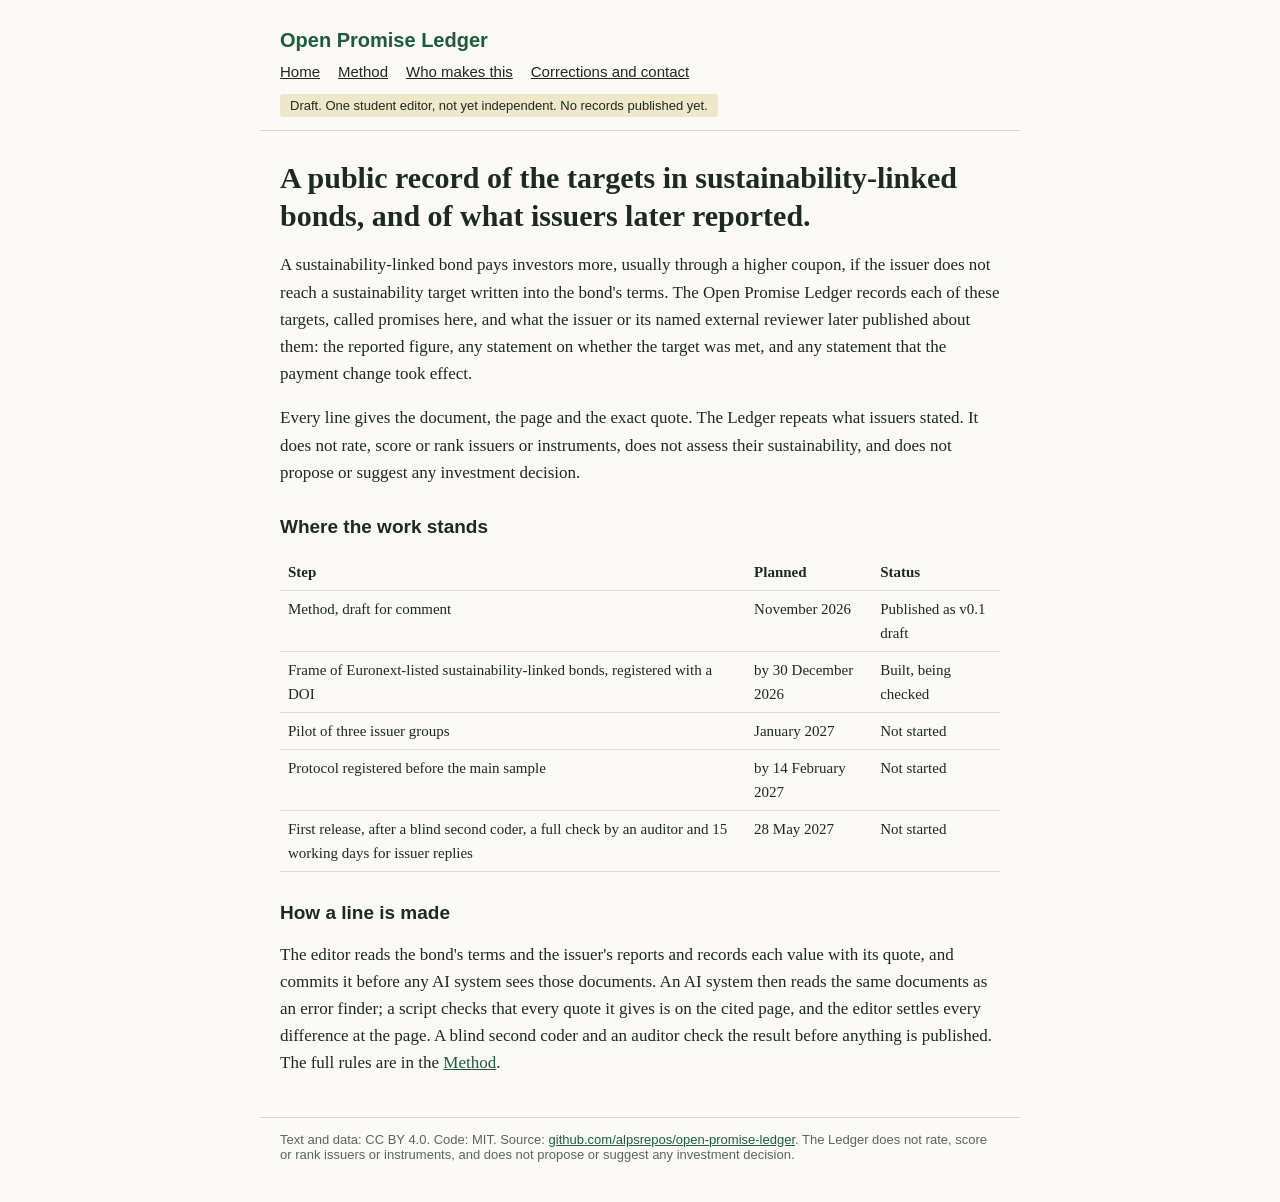
==== docs/index.html @ f803c44f "Set up repository - Method v0.1 (METHOD.md) - Data dictionary and schema for the five record tables" ====
<!DOCTYPE html>
<html lang="en"><head><meta charset="utf-8"><meta name="viewport" content="width=device-width,initial-scale=1">
<title>Home | Open Promise Ledger</title><link rel="stylesheet" href="style.css"></head>
<body><header><a class="brand" href="index.html">Open Promise Ledger</a>
<nav><a href="index.html">Home</a><a href="method.html">Method</a><a href="who.html">Who makes this</a><a href="contact.html">Corrections and contact</a></nav>
<span class="draft">Draft. One student editor, not yet independent. No records published yet.</span></header>
<main>
<h1>A public record of the targets in sustainability-linked bonds, and of what issuers later reported.</h1>
<p>A sustainability-linked bond pays investors more, usually through a higher coupon, if the issuer does not reach a sustainability target written into the bond's terms. The Open Promise Ledger records each of these targets, called promises here, and what the issuer or its named external reviewer later published about them: the reported figure, any statement on whether the target was met, and any statement that the payment change took effect.</p>
<p>Every line gives the document, the page and the exact quote. The Ledger repeats what issuers stated. It does not rate, score or rank issuers or instruments, does not assess their sustainability, and does not propose or suggest any investment decision.</p>
<h2>Where the work stands</h2>
<table>
<tr><th>Step</th><th>Planned</th><th>Status</th></tr>
<tr><td>Method, draft for comment</td><td>November 2026</td><td>Published as v0.1 draft</td></tr>
<tr><td>Frame of Euronext-listed sustainability-linked bonds, registered with a DOI</td><td>by 30 December 2026</td><td>Built, being checked</td></tr>
<tr><td>Pilot of three issuer groups</td><td>January 2027</td><td>Not started</td></tr>
<tr><td>Protocol registered before the main sample</td><td>by 14 February 2027</td><td>Not started</td></tr>
<tr><td>First release, after a blind second coder, a full check by an auditor and 15 working days for issuer replies</td><td>28 May 2027</td><td>Not started</td></tr>
</table>
<h2>How a line is made</h2>
<p>The editor reads the bond's terms and the issuer's reports and records each value with its quote, and commits it before any AI system sees those documents. An AI system then reads the same documents as an error finder; a script checks that every quote it gives is on the cited page, and the editor settles every difference at the page. A blind second coder and an auditor check the result before anything is published. The full rules are in the <a href="method.html">Method</a>.</p>
</main>
<footer>Text and data: CC BY 4.0. Code: MIT. Source: <a href="https://github.com/alpsrepos/open-promise-ledger">github.com/alpsrepos/open-promise-ledger</a>. The Ledger does not rate, score or rank issuers or instruments, and does not propose or suggest any investment decision.</footer>
</body></html>
---- docs/style.css ----
body{font:17px/1.6 Georgia,'Times New Roman',serif;color:#1d2a22;background:#fbfaf6;margin:0}
header,main,footer{max-width:720px;margin:0 auto;padding:0 20px}
header{padding-top:28px;border-bottom:1px solid #d9d4c7;padding-bottom:12px}
header a.brand{font:600 20px/1.2 Helvetica,Arial,sans-serif;color:#1f5c3d;text-decoration:none}
nav{margin-top:8px;font:15px Helvetica,Arial,sans-serif}nav a{color:#1d2a22;margin-right:18px}
.draft{display:inline-block;margin-top:14px;font:13px Helvetica,Arial,sans-serif;background:#efe7c9;padding:4px 10px;border-radius:3px}
h1{font-size:30px;line-height:1.25;margin:28px 0 12px}h2{font:600 19px Helvetica,Arial,sans-serif;margin-top:30px}
table{border-collapse:collapse;width:100%;font-size:15px}td,th{border-bottom:1px solid #e3ded2;padding:6px 8px;text-align:left;vertical-align:top}
footer{font:13px Helvetica,Arial,sans-serif;color:#5b6660;border-top:1px solid #d9d4c7;margin-top:40px;padding:14px 20px 40px}
a{color:#1f5c3d}
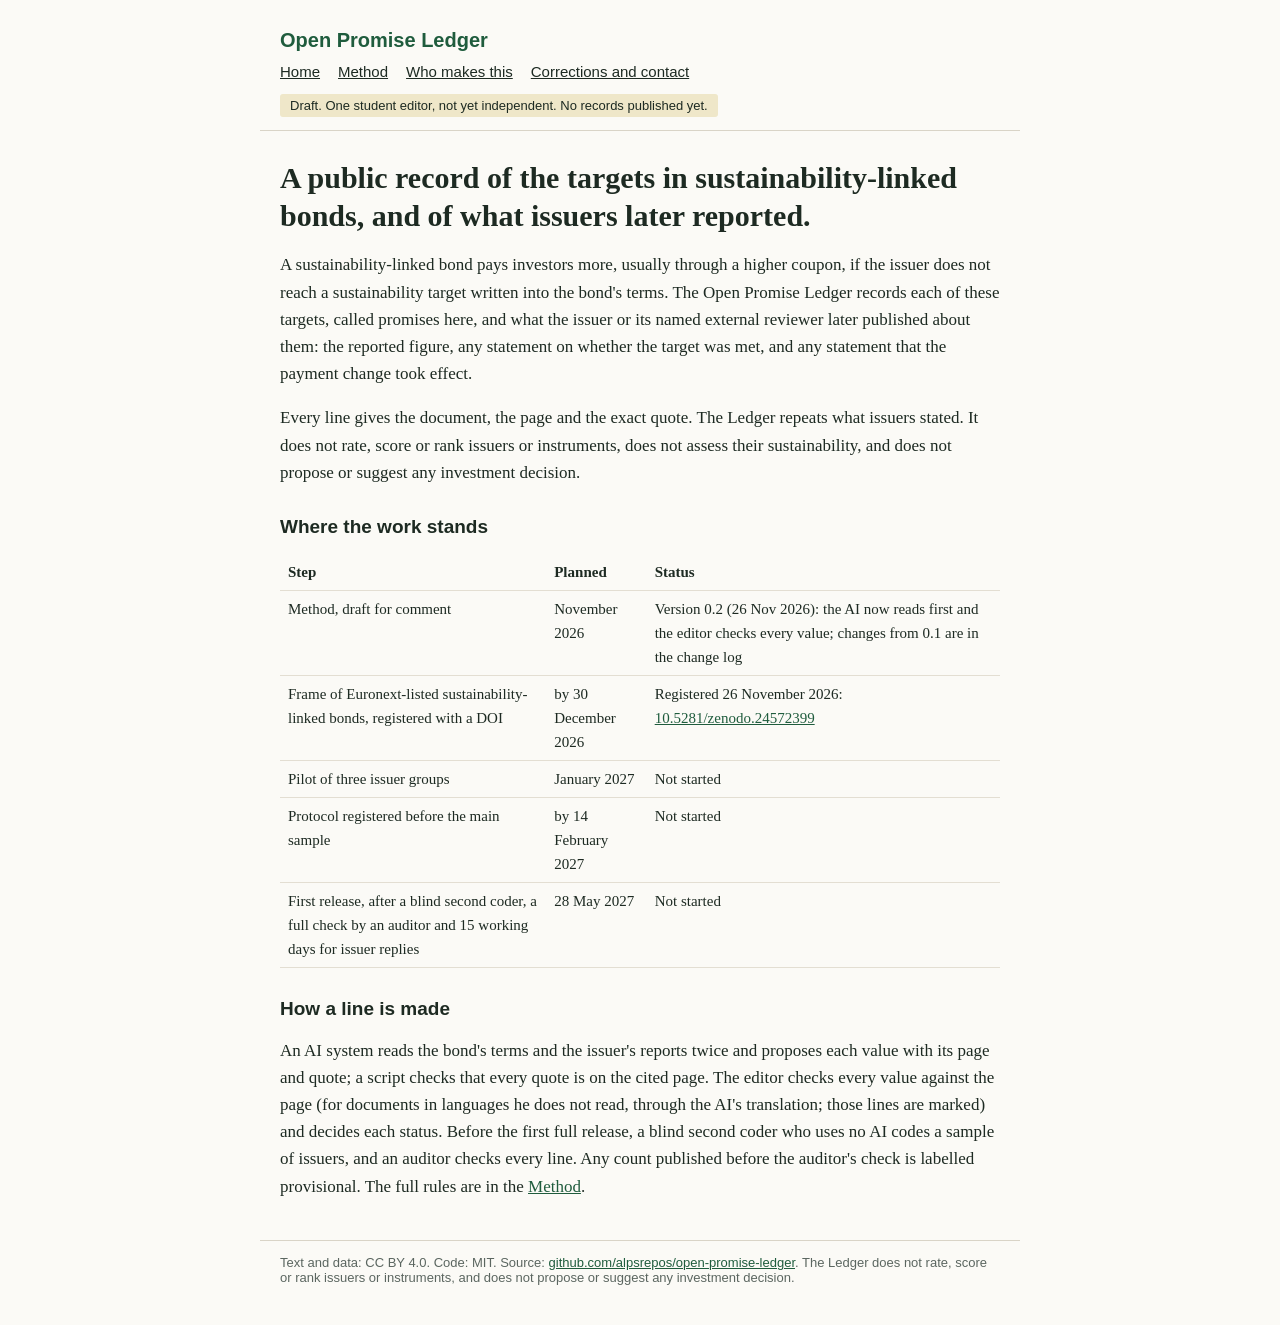
==== commit 7bb34af4: "Method v0.2 Method v0.2, Euronext terms, archive check, DOI" ====
--- a/docs/index.html
+++ b/docs/index.html
@@ -11,14 +11,14 @@
 <h2>Where the work stands</h2>
 <table>
 <tr><th>Step</th><th>Planned</th><th>Status</th></tr>
-<tr><td>Method, draft for comment</td><td>November 2026</td><td>Published as v0.1 draft</td></tr>
-<tr><td>Frame of Euronext-listed sustainability-linked bonds, registered with a DOI</td><td>by 30 December 2026</td><td>Built, being checked</td></tr>
+<tr><td>Method, draft for comment</td><td>November 2026</td><td>Version 0.2 (26 Nov 2026): the AI now reads first and the editor checks every value; changes from 0.1 are in the change log</td></tr>
+<tr><td>Frame of Euronext-listed sustainability-linked bonds, registered with a DOI</td><td>by 30 December 2026</td><td>Registered 26 November 2026: <a href="https://doi.org/10.5281/zenodo.24572399">10.5281/zenodo.24572399</a></td></tr>
 <tr><td>Pilot of three issuer groups</td><td>January 2027</td><td>Not started</td></tr>
 <tr><td>Protocol registered before the main sample</td><td>by 14 February 2027</td><td>Not started</td></tr>
 <tr><td>First release, after a blind second coder, a full check by an auditor and 15 working days for issuer replies</td><td>28 May 2027</td><td>Not started</td></tr>
 </table>
 <h2>How a line is made</h2>
-<p>The editor reads the bond's terms and the issuer's reports and records each value with its quote, and commits it before any AI system sees those documents. An AI system then reads the same documents as an error finder; a script checks that every quote it gives is on the cited page, and the editor settles every difference at the page. A blind second coder and an auditor check the result before anything is published. The full rules are in the <a href="method.html">Method</a>.</p>
+<p>An AI system reads the bond's terms and the issuer's reports twice and proposes each value with its page and quote; a script checks that every quote is on the cited page. The editor checks every value against the page (for documents in languages he does not read, through the AI's translation; those lines are marked) and decides each status. Before the first full release, a blind second coder who uses no AI codes a sample of issuers, and an auditor checks every line. Any count published before the auditor's check is labelled provisional. The full rules are in the <a href="method.html">Method</a>.</p>
 </main>
 <footer>Text and data: CC BY 4.0. Code: MIT. Source: <a href="https://github.com/alpsrepos/open-promise-ledger">github.com/alpsrepos/open-promise-ledger</a>. The Ledger does not rate, score or rank issuers or instruments, and does not propose or suggest any investment decision.</footer>
 </body></html>
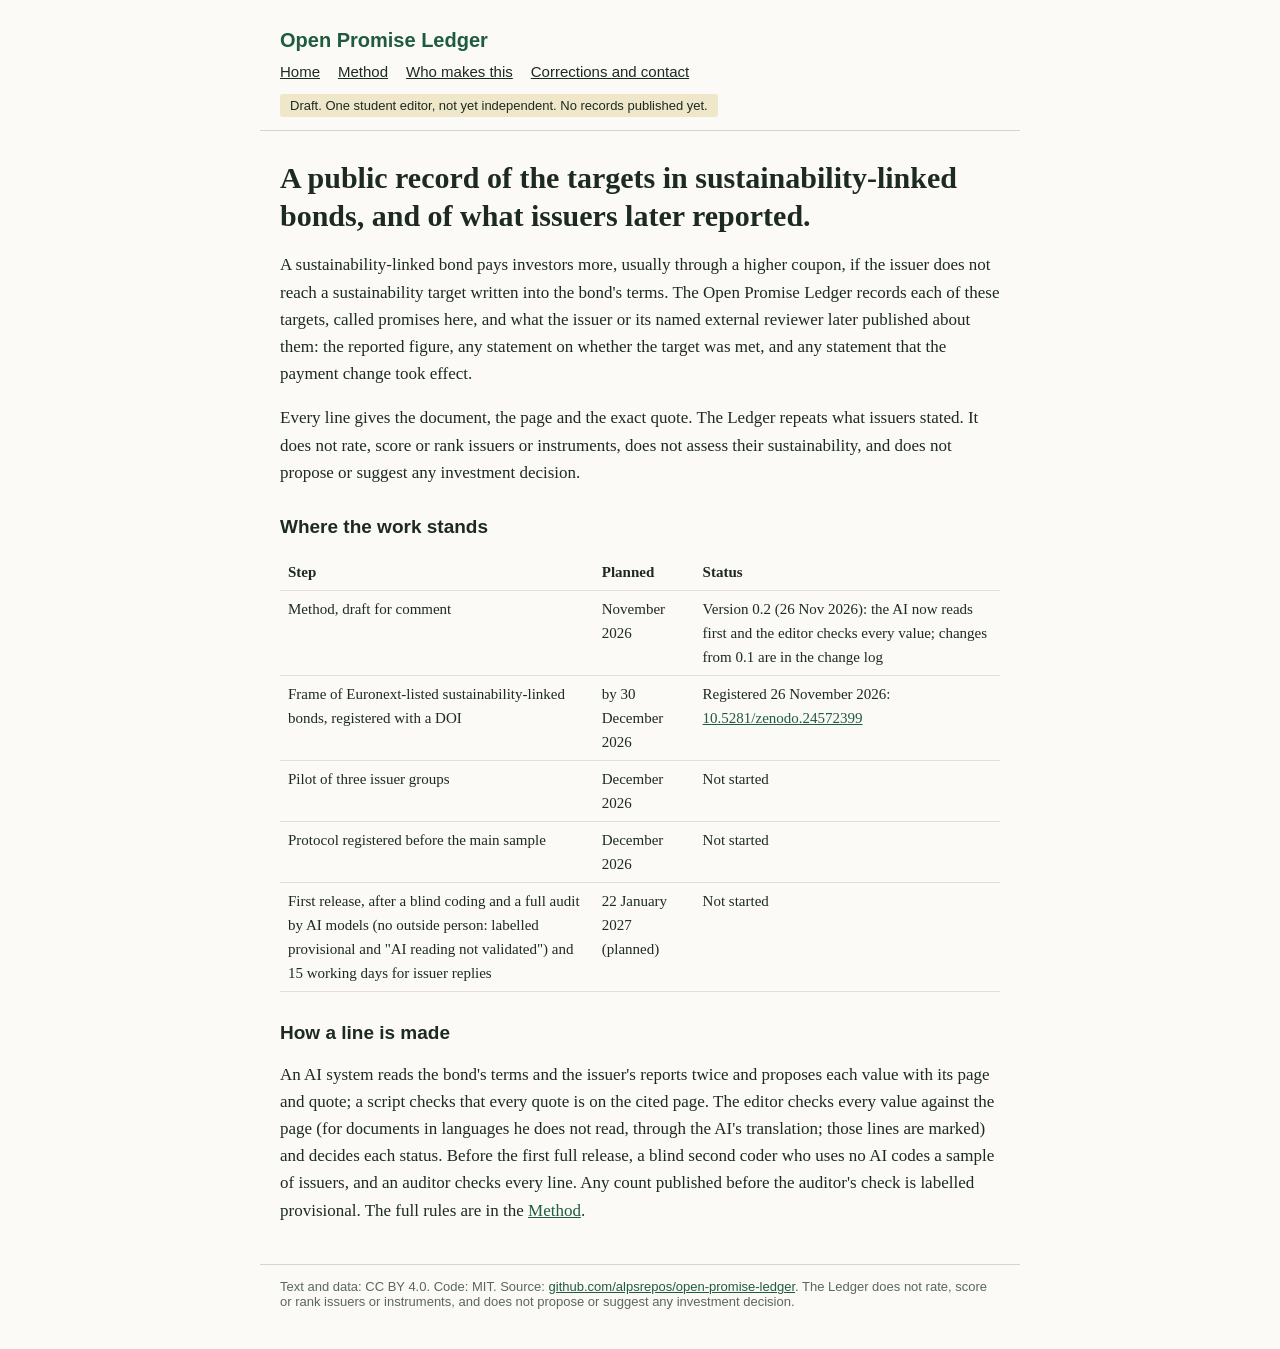
==== commit 964e2edd: "Move update 2 files into their folders" ====
--- a/docs/index.html
+++ b/docs/index.html
@@ -13,9 +13,9 @@
 <tr><th>Step</th><th>Planned</th><th>Status</th></tr>
 <tr><td>Method, draft for comment</td><td>November 2026</td><td>Version 0.2 (26 Nov 2026): the AI now reads first and the editor checks every value; changes from 0.1 are in the change log</td></tr>
 <tr><td>Frame of Euronext-listed sustainability-linked bonds, registered with a DOI</td><td>by 30 December 2026</td><td>Registered 26 November 2026: <a href="https://doi.org/10.5281/zenodo.24572399">10.5281/zenodo.24572399</a></td></tr>
-<tr><td>Pilot of three issuer groups</td><td>January 2027</td><td>Not started</td></tr>
-<tr><td>Protocol registered before the main sample</td><td>by 14 February 2027</td><td>Not started</td></tr>
-<tr><td>First release, after a blind second coder, a full check by an auditor and 15 working days for issuer replies</td><td>28 May 2027</td><td>Not started</td></tr>
+<tr><td>Pilot of three issuer groups</td><td>December 2026</td><td>Not started</td></tr>
+<tr><td>Protocol registered before the main sample</td><td>December 2026</td><td>Not started</td></tr>
+<tr><td>First release, after a blind coding and a full audit by AI models (no outside person: labelled provisional and "AI reading not validated") and 15 working days for issuer replies</td><td>22 January 2027 (planned)</td><td>Not started</td></tr>
 </table>
 <h2>How a line is made</h2>
 <p>An AI system reads the bond's terms and the issuer's reports twice and proposes each value with its page and quote; a script checks that every quote is on the cited page. The editor checks every value against the page (for documents in languages he does not read, through the AI's translation; those lines are marked) and decides each status. Before the first full release, a blind second coder who uses no AI codes a sample of issuers, and an auditor checks every line. Any count published before the auditor's check is labelled provisional. The full rules are in the <a href="method.html">Method</a>.</p>
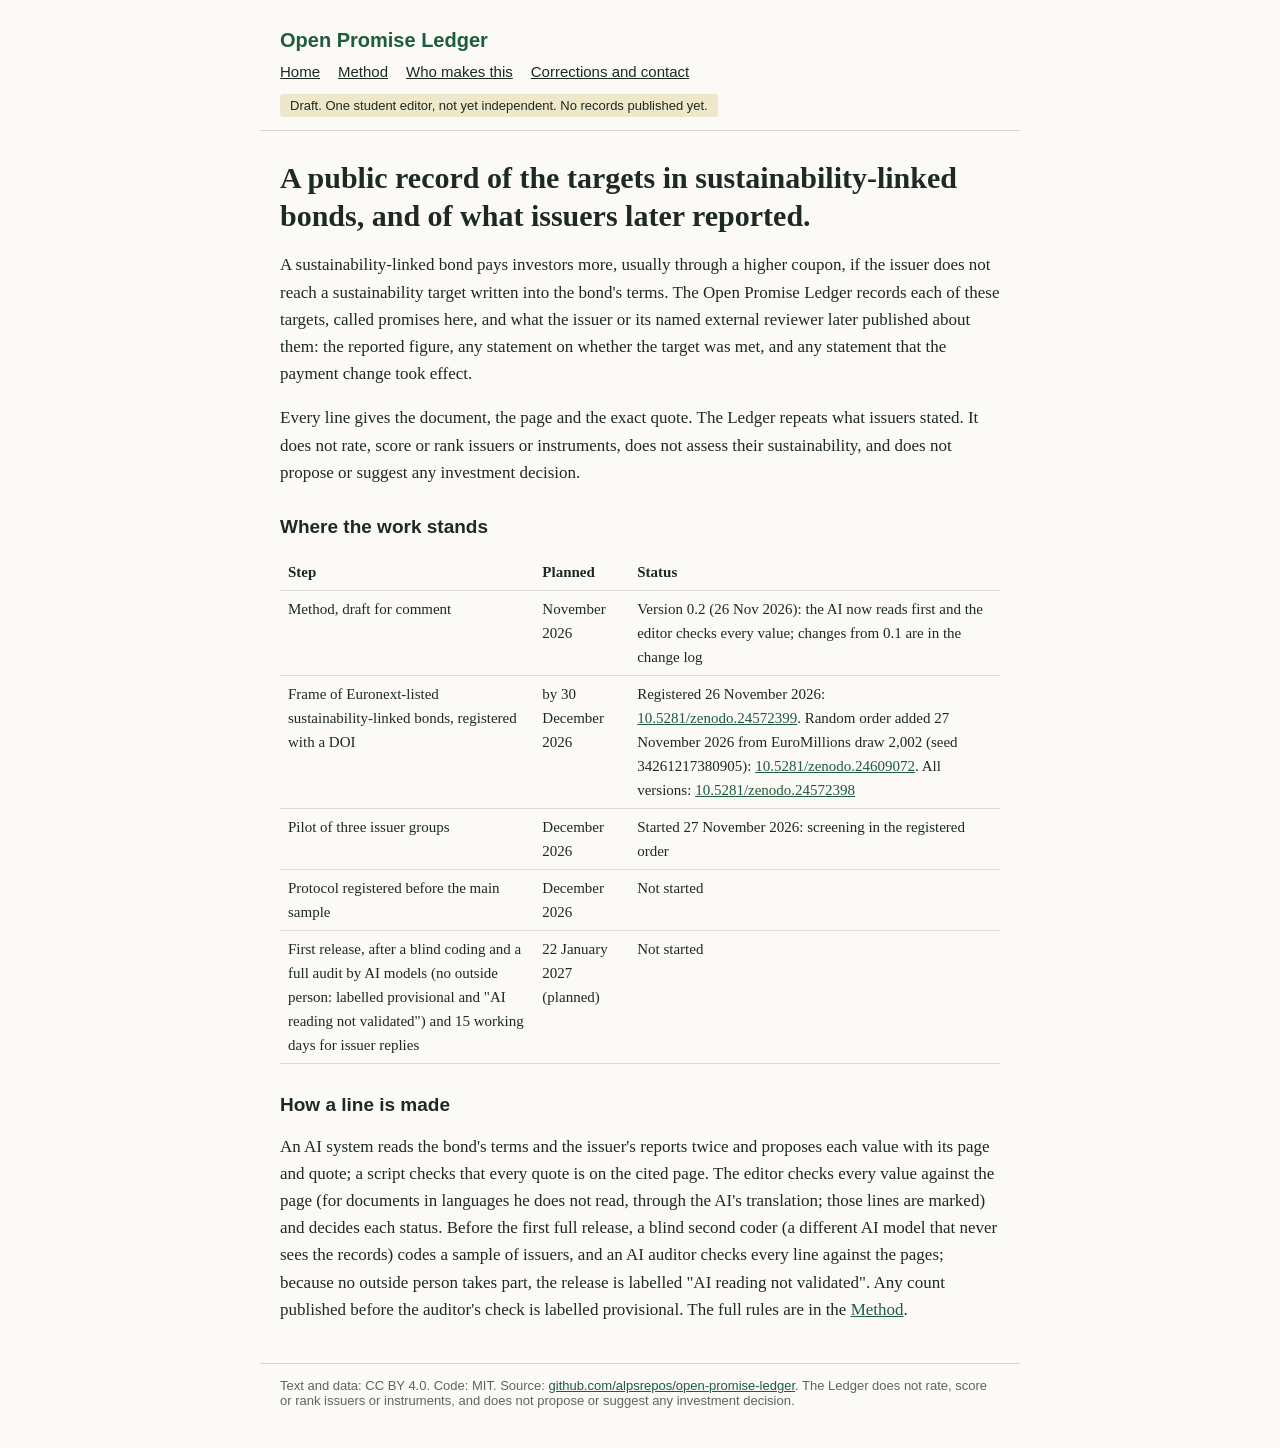
==== commit ab4df67b: "update 3" ====
--- a/docs/index.html
+++ b/docs/index.html
@@ -12,13 +12,13 @@
 <table>
 <tr><th>Step</th><th>Planned</th><th>Status</th></tr>
 <tr><td>Method, draft for comment</td><td>November 2026</td><td>Version 0.2 (26 Nov 2026): the AI now reads first and the editor checks every value; changes from 0.1 are in the change log</td></tr>
-<tr><td>Frame of Euronext-listed sustainability-linked bonds, registered with a DOI</td><td>by 30 December 2026</td><td>Registered 26 November 2026: <a href="https://doi.org/10.5281/zenodo.24572399">10.5281/zenodo.24572399</a></td></tr>
-<tr><td>Pilot of three issuer groups</td><td>December 2026</td><td>Not started</td></tr>
+<tr><td>Frame of Euronext-listed sustainability-linked bonds, registered with a DOI</td><td>by 30 December 2026</td><td>Registered 26 November 2026: <a href="https://doi.org/10.5281/zenodo.24572399">10.5281/zenodo.24572399</a>. Random order added 27 November 2026 from EuroMillions draw 2,002 (seed 34261217380905): <a href="https://doi.org/10.5281/zenodo.24609072">10.5281/zenodo.24609072</a>. All versions: <a href="https://doi.org/10.5281/zenodo.24572398">10.5281/zenodo.24572398</a></td></tr>
+<tr><td>Pilot of three issuer groups</td><td>December 2026</td><td>Started 27 November 2026: screening in the registered order</td></tr>
 <tr><td>Protocol registered before the main sample</td><td>December 2026</td><td>Not started</td></tr>
 <tr><td>First release, after a blind coding and a full audit by AI models (no outside person: labelled provisional and "AI reading not validated") and 15 working days for issuer replies</td><td>22 January 2027 (planned)</td><td>Not started</td></tr>
 </table>
 <h2>How a line is made</h2>
-<p>An AI system reads the bond's terms and the issuer's reports twice and proposes each value with its page and quote; a script checks that every quote is on the cited page. The editor checks every value against the page (for documents in languages he does not read, through the AI's translation; those lines are marked) and decides each status. Before the first full release, a blind second coder who uses no AI codes a sample of issuers, and an auditor checks every line. Any count published before the auditor's check is labelled provisional. The full rules are in the <a href="method.html">Method</a>.</p>
+<p>An AI system reads the bond's terms and the issuer's reports twice and proposes each value with its page and quote; a script checks that every quote is on the cited page. The editor checks every value against the page (for documents in languages he does not read, through the AI's translation; those lines are marked) and decides each status. Before the first full release, a blind second coder (a different AI model that never sees the records) codes a sample of issuers, and an AI auditor checks every line against the pages; because no outside person takes part, the release is labelled "AI reading not validated". Any count published before the auditor's check is labelled provisional. The full rules are in the <a href="method.html">Method</a>.</p>
 </main>
 <footer>Text and data: CC BY 4.0. Code: MIT. Source: <a href="https://github.com/alpsrepos/open-promise-ledger">github.com/alpsrepos/open-promise-ledger</a>. The Ledger does not rate, score or rank issuers or instruments, and does not propose or suggest any investment decision.</footer>
 </body></html>
